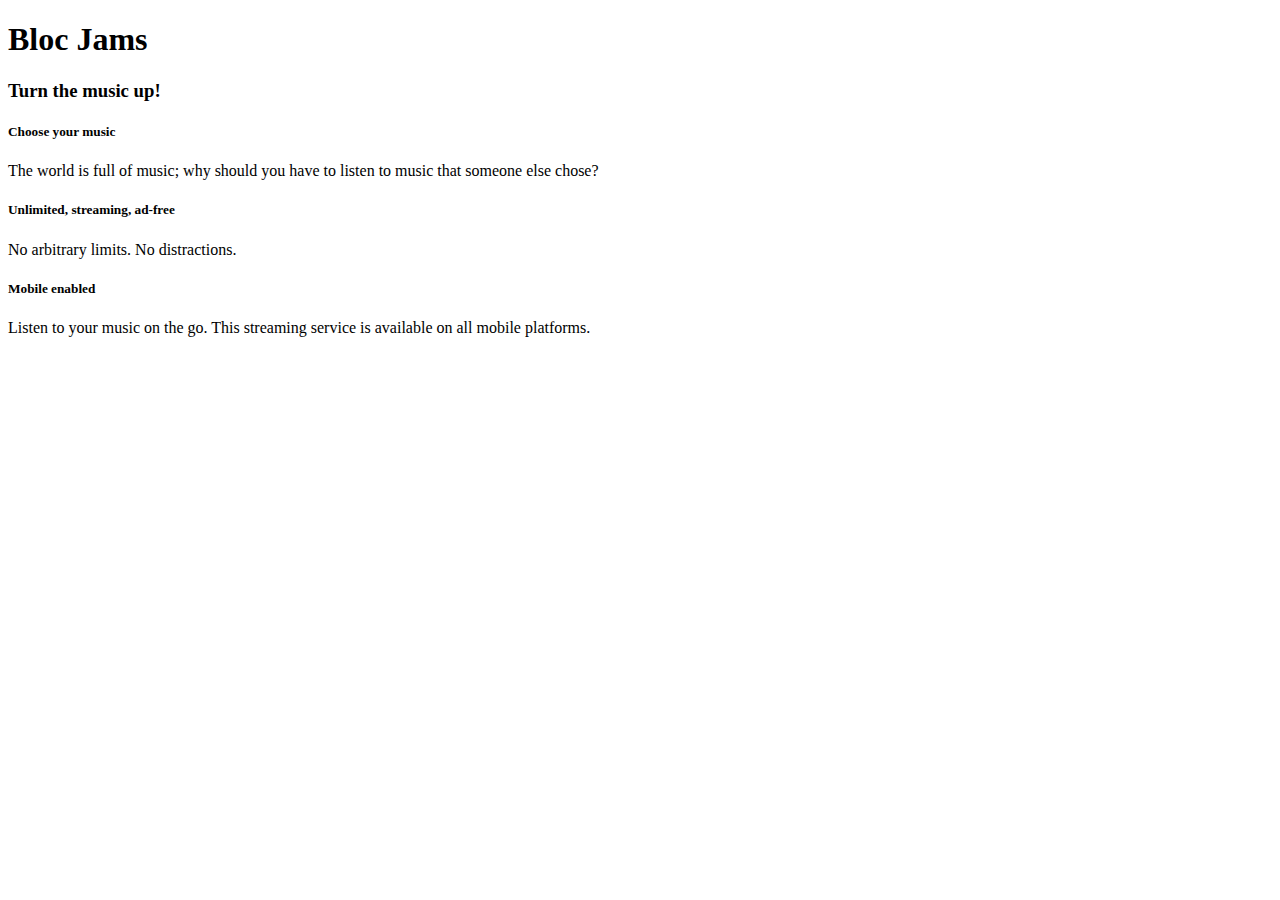
==== index.html @ 6800ee76 "Assignment 6 Basic HTML completed" ====
<!DOCTYPE html>
<html>
    <head></head>
        <title>Bloc Jams</title>
    <body>
        <section> 
            <!-- navigation bar -->
        </section>
        <section> 
            <!-- hero content -->
            <h1>Bloc Jams</h1>
            <h3>Turn the music up!</h3>
        </section>
        <section> 
            <!-- selling points -->
            <article>
                 <h5>Choose your music</h5>
                 <p>The world is full of music; why should you have to listen to music that someone else chose?</p>
             </article>
             <article>
                 <h5>Unlimited, streaming, ad-free</h5>
                 <p>No arbitrary limits. No distractions.</p>
             </article>
             <article>
                 <h5>Mobile enabled</h5>
                 <p>Listen to your music on the go. This streaming service is available on all mobile platforms.</p>
             </article>
        </section>
    </body>
</html>
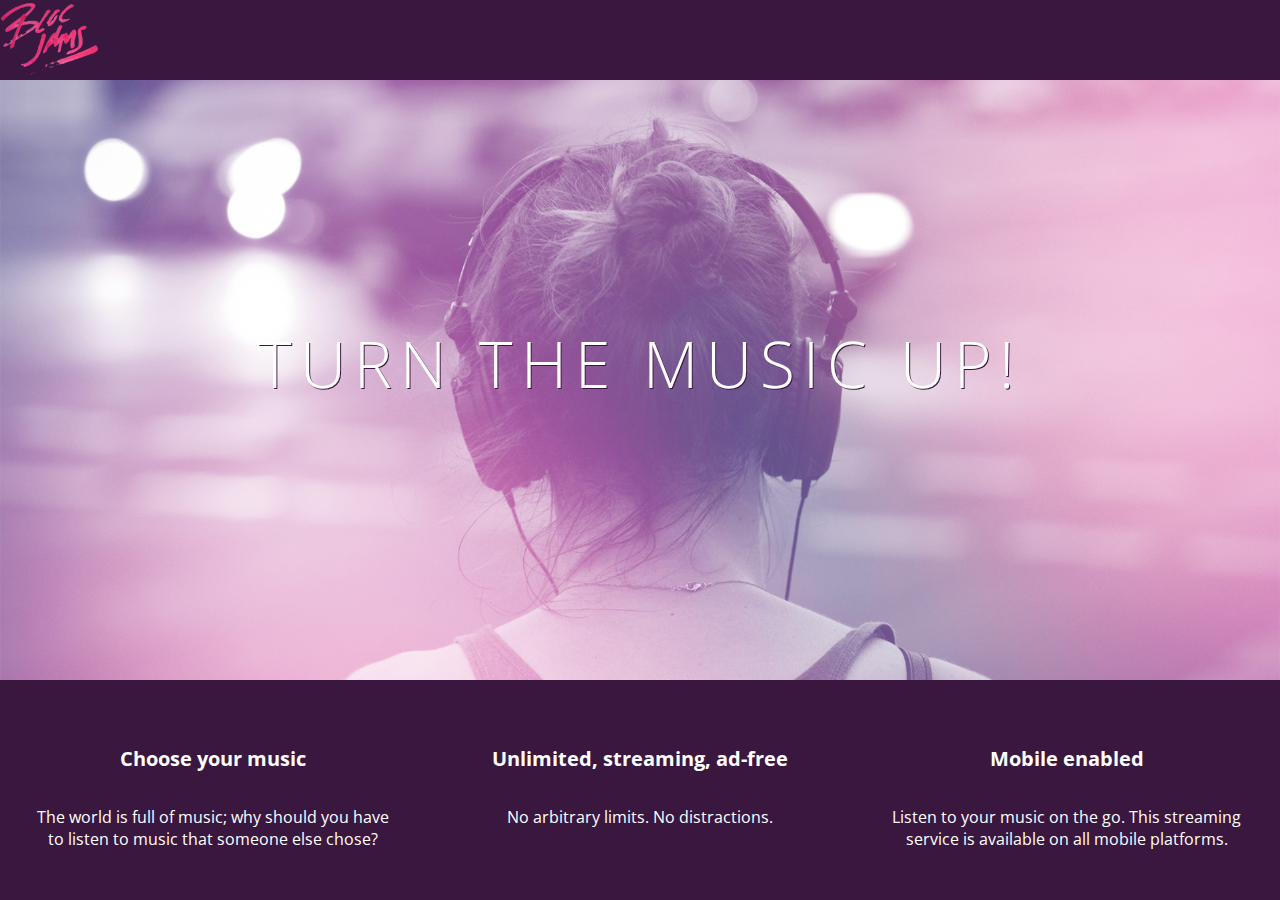
==== commit 14f37814: "Checkpoint 7 HTML-CSS styles completed" ====
--- a/index.html
+++ b/index.html
@@ -1,30 +1,38 @@
 <!DOCTYPE html>
 <html>
-    <head></head>
+    <head>
         <title>Bloc Jams</title>
-    <body>
-        <section> 
-            <!-- navigation bar -->
+        <link rel="stylesheet" type="text/css" href="http://fonts.googleapis.com/css?family=Open+Sans:400,800,600,700,300">
+        <link rel="stylesheet" type="text/css" href="http://code.ionicframework.com/ionicons/2.0.1/css/ionicons.min.css">
+        <link rel="stylesheet" type="text/css" href="styles/normalize.css">
+        <link rel="stylesheet" type="text/css" href="styles/main.css">
+    </head>
+    <body class="landing">
+        <nav> 
+            <img src="assets/images/bloc_jams_logo.png" alt="bloc jams logo" class="logo">
+        </nav>
+        <section class="hero-content"> 
+            <!-- hero content -->
+            
+            <h1 class="hero-title">Turn the music up!</h1>
         </section>
-        <section> 
-            <!-- hero content -->
-            <h1>Bloc Jams</h1>
-            <h3>Turn the music up!</h3>
-        </section>
-        <section> 
+        <section class="selling-points"> 
             <!-- selling points -->
-            <article>
-                 <h5>Choose your music</h5>
-                 <p>The world is full of music; why should you have to listen to music that someone else chose?</p>
-             </article>
-             <article>
-                 <h5>Unlimited, streaming, ad-free</h5>
-                 <p>No arbitrary limits. No distractions.</p>
-             </article>
-             <article>
-                 <h5>Mobile enabled</h5>
-                 <p>Listen to your music on the go. This streaming service is available on all mobile platforms.</p>
-             </article>
+            <div class="point">
+                 <span class="ion-music-note"></span>
+                 <h5 class="point-title">Choose your music</h5>
+                 <p class="point-description">The world is full of music; why should you have to listen to music that someone else chose?</p>
+             </div>
+             <div class="point">
+                 <span class="ion-radio-waves"></span>
+                 <h5 class="point-title">Unlimited, streaming, ad-free</h5>
+                 <p class="point-description">No arbitrary limits. No distractions.</p>
+             </div>
+             <div class="point">
+                 <span class="ion-iphone"></span>
+                 <h5 class="point-title">Mobile enabled</h5>
+                 <p class="point-description">Listen to your music on the go. This streaming service is available on all mobile platforms.</p>
+             </div>
         </section>
     </body>
 </html>--- a/styles/main.css
+++ b/styles/main.css
@@ -0,0 +1,77 @@
+html {
+    height: 100%;
+    font-size: 100%;
+}
+
+body {
+    font-family: 'Open Sans';
+    color: white;
+    min-height: 100%;
+}
+
+body.landing {
+    background-color: rgb(58,23,63);
+}
+
+.navbar {
+    padding: 0.5rem;
+    background-color: rgb(101,18,95);
+}
+
+.navbar .logo {
+    position: relative;
+    left: 2rem;
+}
+
+.hero-content {
+    position: relative;
+    min-height: 600px;
+    background-image: url(../assets/images/bloc_jams_bg.jpg);
+    background-repeat: no-repeat;
+    background-position: center center;
+    background-size: cover;
+}
+
+.hero-content .hero-title {
+    position: absolute;
+    top: 40%;
+    -webkit-transform: translateY(-50%);
+    -moz-transform: translateY(-50%);
+    -ms-transform: translateY(-50%);
+    transform: translateY(-50%);
+    width: 100%;
+    text-align: center;
+    font-size: 4rem;
+    font-weight: 300;
+    text-transform: uppercase;
+    letter-spacing: 0.5rem;
+    text-shadow: 1px 1px 0px rgb(58,23,63);
+}
+
+.selling-points {
+    position: relative;
+    display: table;
+    width: 100%;
+    -webkit-box-sizing: border-box;
+    -moz-box-sizing: border-box;
+    box-sizing: border-box;
+}
+
+.point {
+    display: table-cell;
+    position: relative;
+    width: 33.3%;
+    padding: 2rem;
+    text-align: center;
+}
+
+.point .point-title {
+    font-size: 1.25rem;
+}
+
+.ion-music-note,
+.ion-radio-waves,
+.ion-iphone {
+    color: rgb(233,50,117);
+    font-size: 5rem;
+}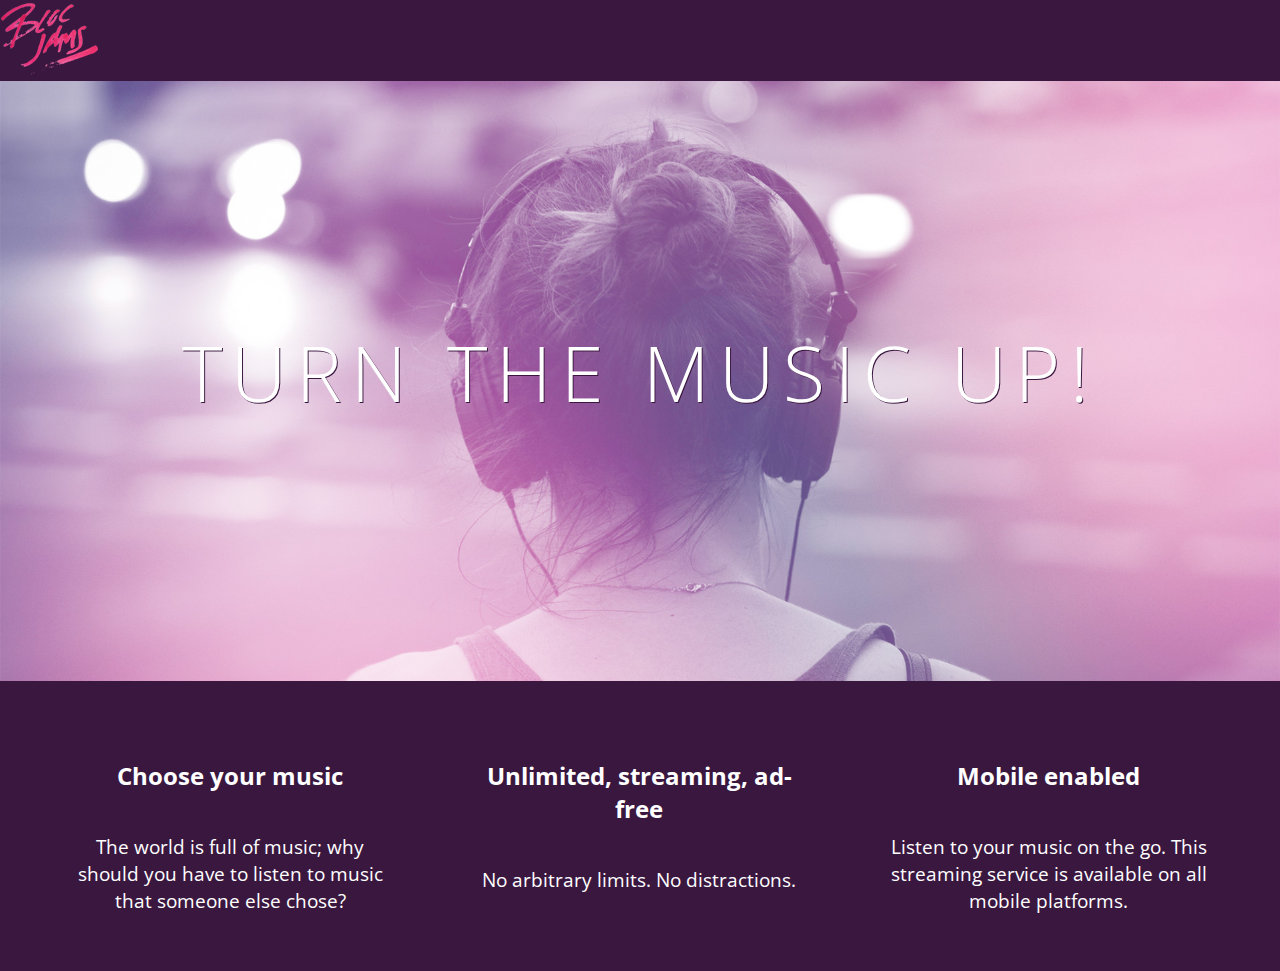
==== commit 04719330: "Checkpoint 8 HTML CSS responsive completed" ====
--- a/index.html
+++ b/index.html
@@ -2,10 +2,12 @@
 <html>
     <head>
         <title>Bloc Jams</title>
+        <meta name="viewport" content="width=device-width", initial-scale=1">
         <link rel="stylesheet" type="text/css" href="http://fonts.googleapis.com/css?family=Open+Sans:400,800,600,700,300">
         <link rel="stylesheet" type="text/css" href="http://code.ionicframework.com/ionicons/2.0.1/css/ionicons.min.css">
         <link rel="stylesheet" type="text/css" href="styles/normalize.css">
         <link rel="stylesheet" type="text/css" href="styles/main.css">
+        <link rel="stylesheet" type="text/css" href="styles/landing.css" >                                                             
     </head>
     <body class="landing">
         <nav> 
@@ -16,19 +18,19 @@
             
             <h1 class="hero-title">Turn the music up!</h1>
         </section>
-        <section class="selling-points"> 
+        <section class="selling-points container"> 
             <!-- selling points -->
-            <div class="point">
+            <div class="point column third">
                  <span class="ion-music-note"></span>
                  <h5 class="point-title">Choose your music</h5>
                  <p class="point-description">The world is full of music; why should you have to listen to music that someone else chose?</p>
              </div>
-             <div class="point">
+             <div class="point column third">
                  <span class="ion-radio-waves"></span>
                  <h5 class="point-title">Unlimited, streaming, ad-free</h5>
                  <p class="point-description">No arbitrary limits. No distractions.</p>
              </div>
-             <div class="point">
+             <div class="point column third">
                  <span class="ion-iphone"></span>
                  <h5 class="point-title">Mobile enabled</h5>
                  <p class="point-description">Listen to your music on the go. This streaming service is available on all mobile platforms.</p>
--- a/styles/main.css
+++ b/styles/main.css
@@ -1,3 +1,9 @@
+*, *::before, *::after {
+    -moz-box-sizing: border-box;
+    -webkit-box-sizing: border-box;
+    box-sizing: border-box;
+}
+
 html {
     height: 100%;
     font-size: 100%;
@@ -9,9 +15,6 @@
     min-height: 100%;
 }
 
-body.landing {
-    background-color: rgb(58,23,63);
-}
 
 .navbar {
     padding: 0.5rem;
@@ -23,55 +26,28 @@
     left: 2rem;
 }
 
-.hero-content {
-    position: relative;
-    min-height: 600px;
-    background-image: url(../assets/images/bloc_jams_bg.jpg);
-    background-repeat: no-repeat;
-    background-position: center center;
-    background-size: cover;
+.container {
+    margin: 0 auto;
+    max-width: 64rem;
 }
 
-.hero-content .hero-title {
-    position: absolute;
-    top: 40%;
-    -webkit-transform: translateY(-50%);
-    -moz-transform: translateY(-50%);
-    -ms-transform: translateY(-50%);
-    transform: translateY(-50%);
-    width: 100%;
-    text-align: center;
-    font-size: 4rem;
-    font-weight: 300;
-    text-transform: uppercase;
-    letter-spacing: 0.5rem;
-    text-shadow: 1px 1px 0px rgb(58,23,63);
+@media (min-width: 640px) {
+    html { font-size: 112%; }
+    
+    .column {
+        float: left;
+        padding-left: 1rem;
+        padding-right: 1rem;
+    }
+    
+    .column.full { width: 100%; }
+    .column.two-thirds { width: 66.7%; }
+    .column.half { width: 50%; }
+    .column.third { width: 33.3%; }
+    .column.fourth { width: 25%; }
+    .column.flow-opposite { float: right; }
 }
 
-.selling-points {
-    position: relative;
-    display: table;
-    width: 100%;
-    -webkit-box-sizing: border-box;
-    -moz-box-sizing: border-box;
-    box-sizing: border-box;
-}
-
-.point {
-    display: table-cell;
-    position: relative;
-    width: 33.3%;
-    padding: 2rem;
-    text-align: center;
-}
-
-.point .point-title {
-    font-size: 1.25rem;
-}
-
-.ion-music-note,
-.ion-radio-waves,
-.ion-iphone {
-    color: rgb(233,50,117);
-    font-size: 5rem;
+@media (min-width: 1024px) {
+    html { font-size: 120%; }
 }--- a/styles/landing.css
+++ b/styles/landing.css
@@ -0,0 +1,49 @@
+body.landing {
+    background-color: rgb(58,23,63);
+}
+
+.hero-content {
+    position: relative;
+    min-height: 600px;
+    background-image: url(../assets/images/bloc_jams_bg.jpg);
+    background-repeat: no-repeat;
+    background-position: center center;
+    background-size: cover;
+}
+
+.hero-content .hero-title {
+    position: absolute;
+    top: 40%;
+    -webkit-transform: translateY(-50%);
+    -moz-transform: translateY(-50%);
+    -ms-transform: translateY(-50%);
+    transform: translateY(-50%);
+    width: 100%;
+    text-align: center;
+    font-size: 4rem;
+    font-weight: 300;
+    text-transform: uppercase;
+    letter-spacing: 0.5rem;
+    text-shadow: 1px 1px 0px rgb(58,23,63);
+}
+
+.selling-points {
+    position: relative;
+}
+
+.point {
+    position: relative;
+    padding: 2rem;
+    text-align: center;
+}
+
+.point .point-title {
+    font-size: 1.25rem;
+}
+
+.ion-music-note,
+.ion-radio-waves,
+.ion-iphone {
+    color: rgb(233,50,117);
+    font-size: 5rem;
+}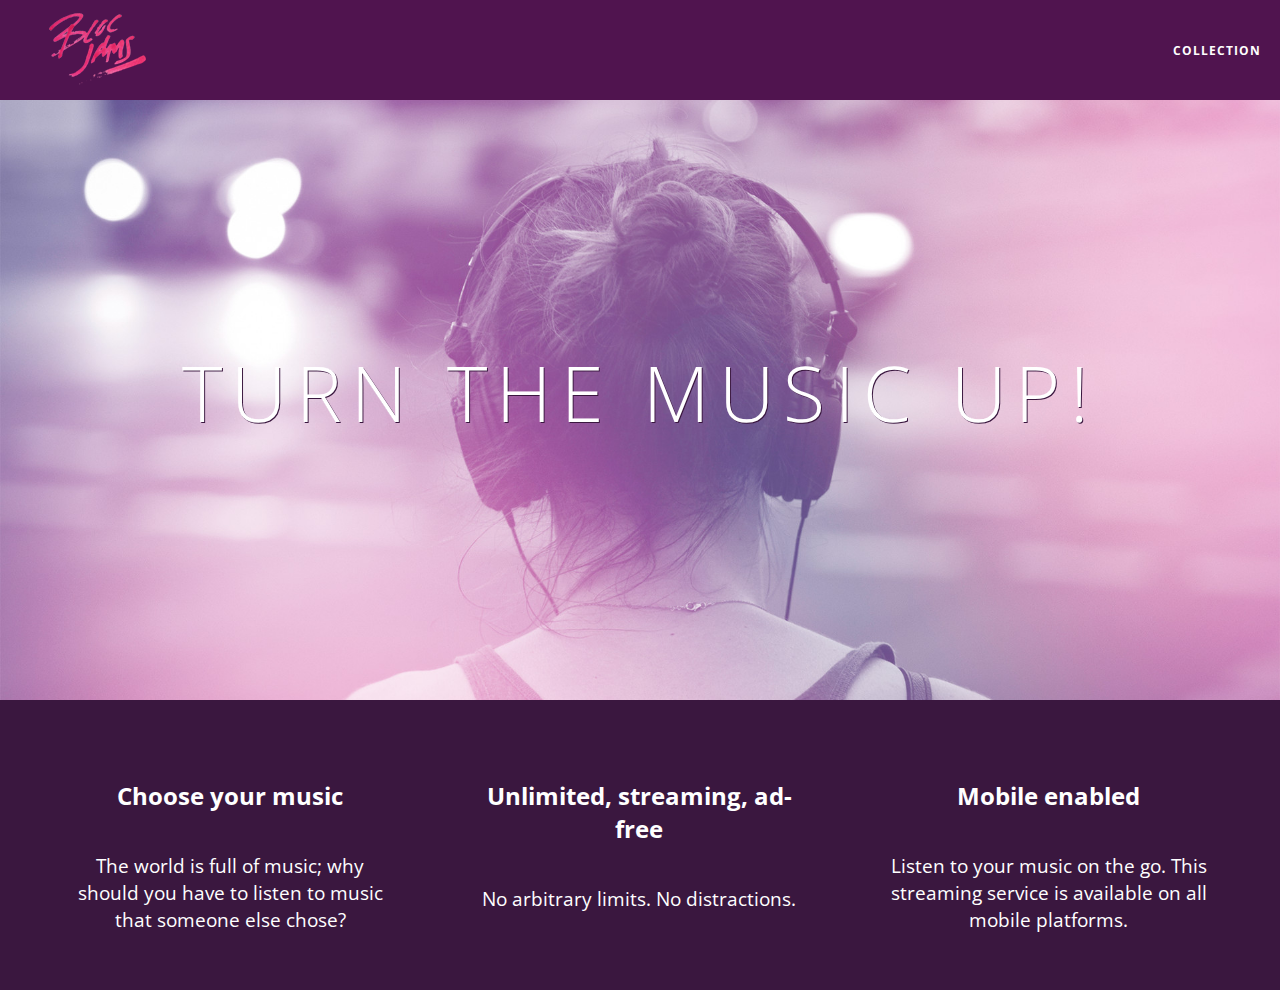
==== commit 891d7895: "Checkpoint 9 HTML CSS Collection: completed" ====
--- a/index.html
+++ b/index.html
@@ -2,23 +2,28 @@
 <html>
     <head>
         <title>Bloc Jams</title>
-        <meta name="viewport" content="width=device-width", initial-scale=1">
+        <meta name="viewport" content="width=device-width, initial-scale=1">
         <link rel="stylesheet" type="text/css" href="http://fonts.googleapis.com/css?family=Open+Sans:400,800,600,700,300">
         <link rel="stylesheet" type="text/css" href="http://code.ionicframework.com/ionicons/2.0.1/css/ionicons.min.css">
         <link rel="stylesheet" type="text/css" href="styles/normalize.css">
         <link rel="stylesheet" type="text/css" href="styles/main.css">
-        <link rel="stylesheet" type="text/css" href="styles/landing.css" >                                                             
+        <link rel="stylesheet" type="text/css" href="styles/landing.css">
     </head>
     <body class="landing">
-        <nav> 
-            <img src="assets/images/bloc_jams_logo.png" alt="bloc jams logo" class="logo">
+        <nav class="navbar">
+          <a href="index.html" class="logo">
+            <img src="assets/images/bloc_jams_logo.png" alt="bloc jams logo">
+          </a>
+          <div class="links-container">
+            <a href="collection.html" class="navbar-link">collection</a>
+          </div>
         </nav>
-        <section class="hero-content"> 
+        <section class="hero-content">
             <!-- hero content -->
-            
+
             <h1 class="hero-title">Turn the music up!</h1>
         </section>
-        <section class="selling-points container"> 
+        <section class="selling-points container clearfix">
             <!-- selling points -->
             <div class="point column third">
                  <span class="ion-music-note"></span>
@@ -37,4 +42,4 @@
              </div>
         </section>
     </body>
-</html>+</html>
--- a/styles/main.css
+++ b/styles/main.css
@@ -17,14 +17,47 @@
 
 
 .navbar {
+    position: relative;
     padding: 0.5rem;
-    background-color: rgb(101,18,95);
+    background-color: rgba(101,18,95,0.5);
+    z-index: 1;
 }
 
 .navbar .logo {
     position: relative;
     left: 2rem;
+    cursor: pointer;
 }
+
+.navbar .links-container {
+    display: table;
+    position: absolute;
+    top: 0;
+    right: 0;
+    height: 100px;
+    color: white;
+    text-decoration: none;
+}
+
+.links-container .navbar-link {
+     display: table-cell;
+     position: relative;
+     height: 100%;
+     padding-left: 1rem;
+     padding-right: 1rem;
+     vertical-align: middle;
+     color: white;
+     font-size: 0.625rem;
+     letter-spacing: 0.05rem;
+     font-weight: 700;
+     text-transform: uppercase;
+     text-decoration: none;
+     cursor: pointer;
+ }
+
+ .links-container .navbar-link:hover {
+     color: rgb(233,50,117);
+ }
 
 .container {
     margin: 0 auto;
@@ -33,13 +66,13 @@
 
 @media (min-width: 640px) {
     html { font-size: 112%; }
-    
+
     .column {
         float: left;
         padding-left: 1rem;
         padding-right: 1rem;
     }
-    
+
     .column.full { width: 100%; }
     .column.two-thirds { width: 66.7%; }
     .column.half { width: 50%; }
@@ -50,4 +83,14 @@
 
 @media (min-width: 1024px) {
     html { font-size: 120%; }
-}+}
+
+.clearfix::before,
+.clearfix::after {
+    content: " ";
+    display: table;
+}
+
+.clearfix::after {
+    clear: both;
+}
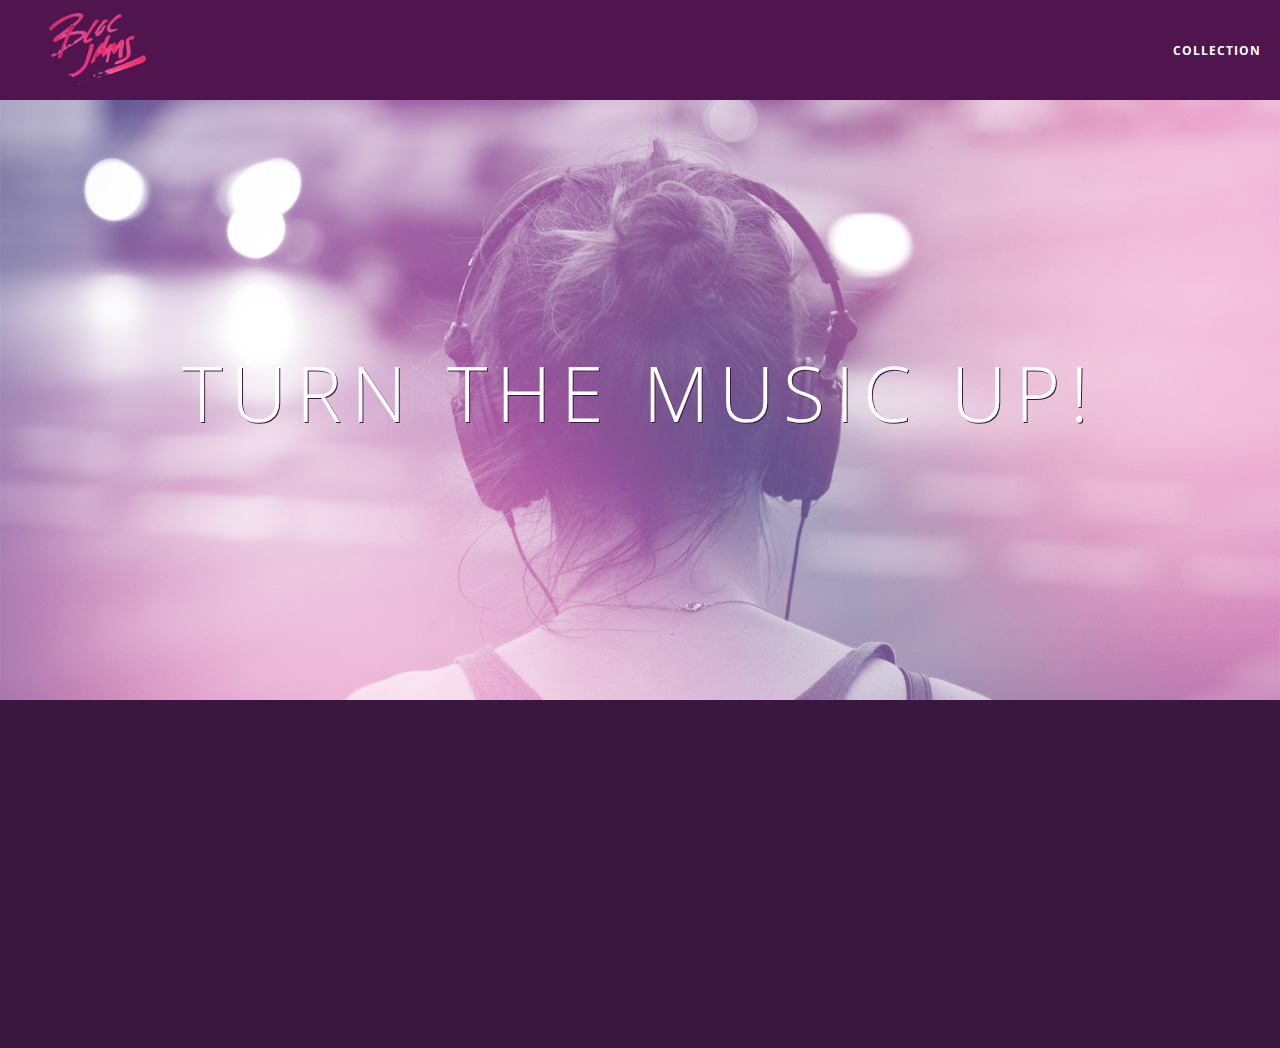
==== commit 38d24e6b: "Checkpoint 22 Dom scripting: completed" ====
--- a/index.html
+++ b/index.html
@@ -41,5 +41,6 @@
                  <p class="point-description">Listen to your music on the go. This streaming service is available on all mobile platforms.</p>
              </div>
         </section>
+        <script src="scripts/landing.js"></script>
     </body>
 </html>
--- a/styles/main.css
+++ b/styles/main.css
@@ -59,9 +59,18 @@
      color: rgb(233,50,117);
  }
 
+ .links-container .navbar-link:active {
+     color: rgb(233,50,117);
+     background-color: white;
+ }
+
 .container {
     margin: 0 auto;
     max-width: 64rem;
+}
+
+.container.narrow{
+    max-width: 56rem;
 }
 
 @media (min-width: 640px) {
--- a/styles/landing.css
+++ b/styles/landing.css
@@ -35,6 +35,16 @@
     position: relative;
     padding: 2rem;
     text-align: center;
+    opacity: 0;
+    -webkit-transform: scaleX(0.9) translateY(3rem);
+    -moz-transform: scaleX(0.9) translateY(3rem);
+    transform: scaleX(0.9) translateY(3rem);
+    -webkit-transition: all 0.25s ease-in-out;
+    -moz-transition: all 0.25s ease-in-out;
+    transition: all 0.25s ease-in-out;
+    -webkit-transition-delay: 0.2s;
+    -moz-transition-delay: 0.2s;
+    transition-delay: 0.2s;
 }
 
 .point .point-title {
@@ -46,4 +56,4 @@
 .ion-iphone {
     color: rgb(233,50,117);
     font-size: 5rem;
-}+}
